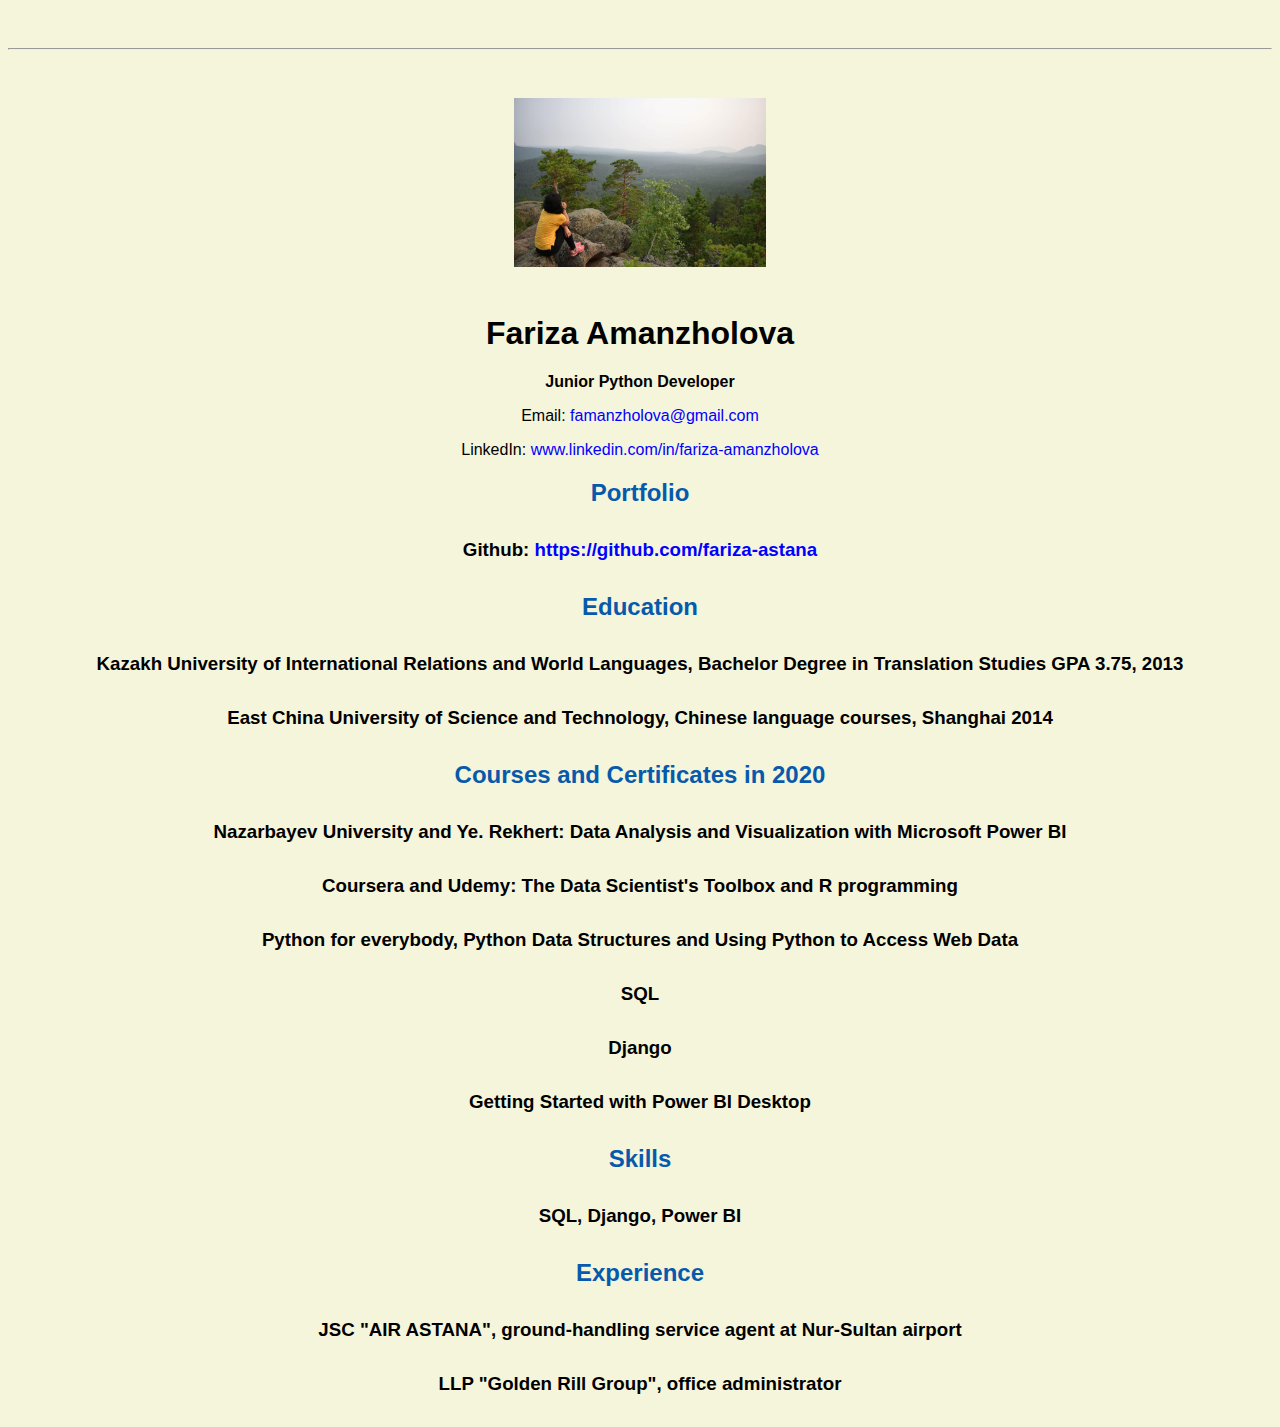
==== resume.html @ 8115754a "Add files via upload" ====
<html lang="en">

<header>
<title>Fariza Amanzholova's Resume</title>
  <link rel="stylesheet" href="master.css">
  <link rel="FaviconIcon" href="favicon.ico" type="image/x-icon">
  <link rel="shortcut" href="favicon.ico" type="image/x-icon">
  <meta name="viewport" content="width=device-width, initial-scale=1, shrink-to-fit=no">
  <meta name="name" content="Fariza Amanzholova's Portal">
  <meta name="robots" content="noindex, nofollow">
</header>

<body>
<hr>

<img src="Image.jpg" alt="Fariza Amanzholova's Image" width="20%">

<h1> Fariza Amanzholova</h1>
<h4> Junior Python Developer</h4>

<p> Email: <a href="mailto:famanzholova@gmail.com" target="_blank">famanzholova@gmail.com</a></p>
<p>LinkedIn: <a href="https://www.linkedin.com/in/fariza-amanzholova-9a8a63117/">www.linkedin.com/in/fariza-amanzholova</a></p>

<h2>Portfolio</h2>
  <h3>Github: <a href="https://github.com/fariza-astana" target="_blank">https://github.com/fariza-astana</a></h3>
  
<h2>Education</h2>
  <h3>Kazakh University of International Relations and World Languages, Bachelor Degree in Translation Studies GPA 3.75, 2013</h3>
  <h3>East China University of Science and Technology, Chinese language courses, Shanghai 2014</h3>

<h2>Courses and Certificates in 2020</h2>
  <h3>Nazarbayev University and Ye. Rekhert: Data Analysis and Visualization with Microsoft Power BI</h3>
  <h3>Coursera and Udemy: The Data Scientist's Toolbox and R programming</h3>
  <h3>Python for everybody, Python Data Structures and Using Python to Access Web Data</h3>
  <h3>SQL</h3>
  <h3>Django<h3>
  <h3>Getting Started with Power BI Desktop</h3>
<h2>Skills</h2>
  <h3>SQL, Django, Power BI</h3>
<h2>Experience</h2>
  <h3>JSC "AIR ASTANA", ground-handling service agent at Nur-Sultan airport</h3>
  <h3>LLP "Golden Rill Group", office administrator</h3>
---- master.css ----
/*Cascading stylesheet for the website*/
/* Text inside these asterisks and slashes are comments for human*/ 

a {
	color: blue; /*set the text color to blue here*/
	text-decoration: none; /*This means we do not want hyperlinks to be underlined*/
}
a:hover {
	color: red; /* set the text color to red here*/
	text-decoration: none; /*This means we do not want hyperlinks to be underlined*/
}
body {
	background-color: beige; /* set the background color here*/
	color: black; /* set the text color to black here*/
	font-family: Arial, Helvetica, sans-serif; /* set the font here*/
	text-align: center; /* set the text alignment here*/
}
footer {
	margin-top: 2rem;
	margin-bottom: 2 rem;
}
h1 {
	margin-bottom: 0,5rem;
	margin-top: 3rem;
}
h2 {
	color: #075AAB; /* set the text color of to#075AAB here*/
	/* set both the bottom margin and top margin to 2,5rem here*/
	margin-bottom: 2,5rem;
	margin-top: 2,5rem;
}

h3 {
	margin-bottom: 2rem;
	margin-top: 2rem;
}
h4 {
	margin-bottom: 1rem;
	margin-top: 0,5rem;
}
h5 {
	margin-top: 0,5rem;
	margin-bottom: 1rem;
}
h6 {
	margin-top: 0,5rem;
	margin-bottom: 1rem;
}
hr {
	margin-bottom: 3rem;
	margin-top: 3rem;
}
/* this controls how the bullet points in the resume page looks*/
ul {
	display: table;
	margin: 0 auto;
	text-align: left;
}
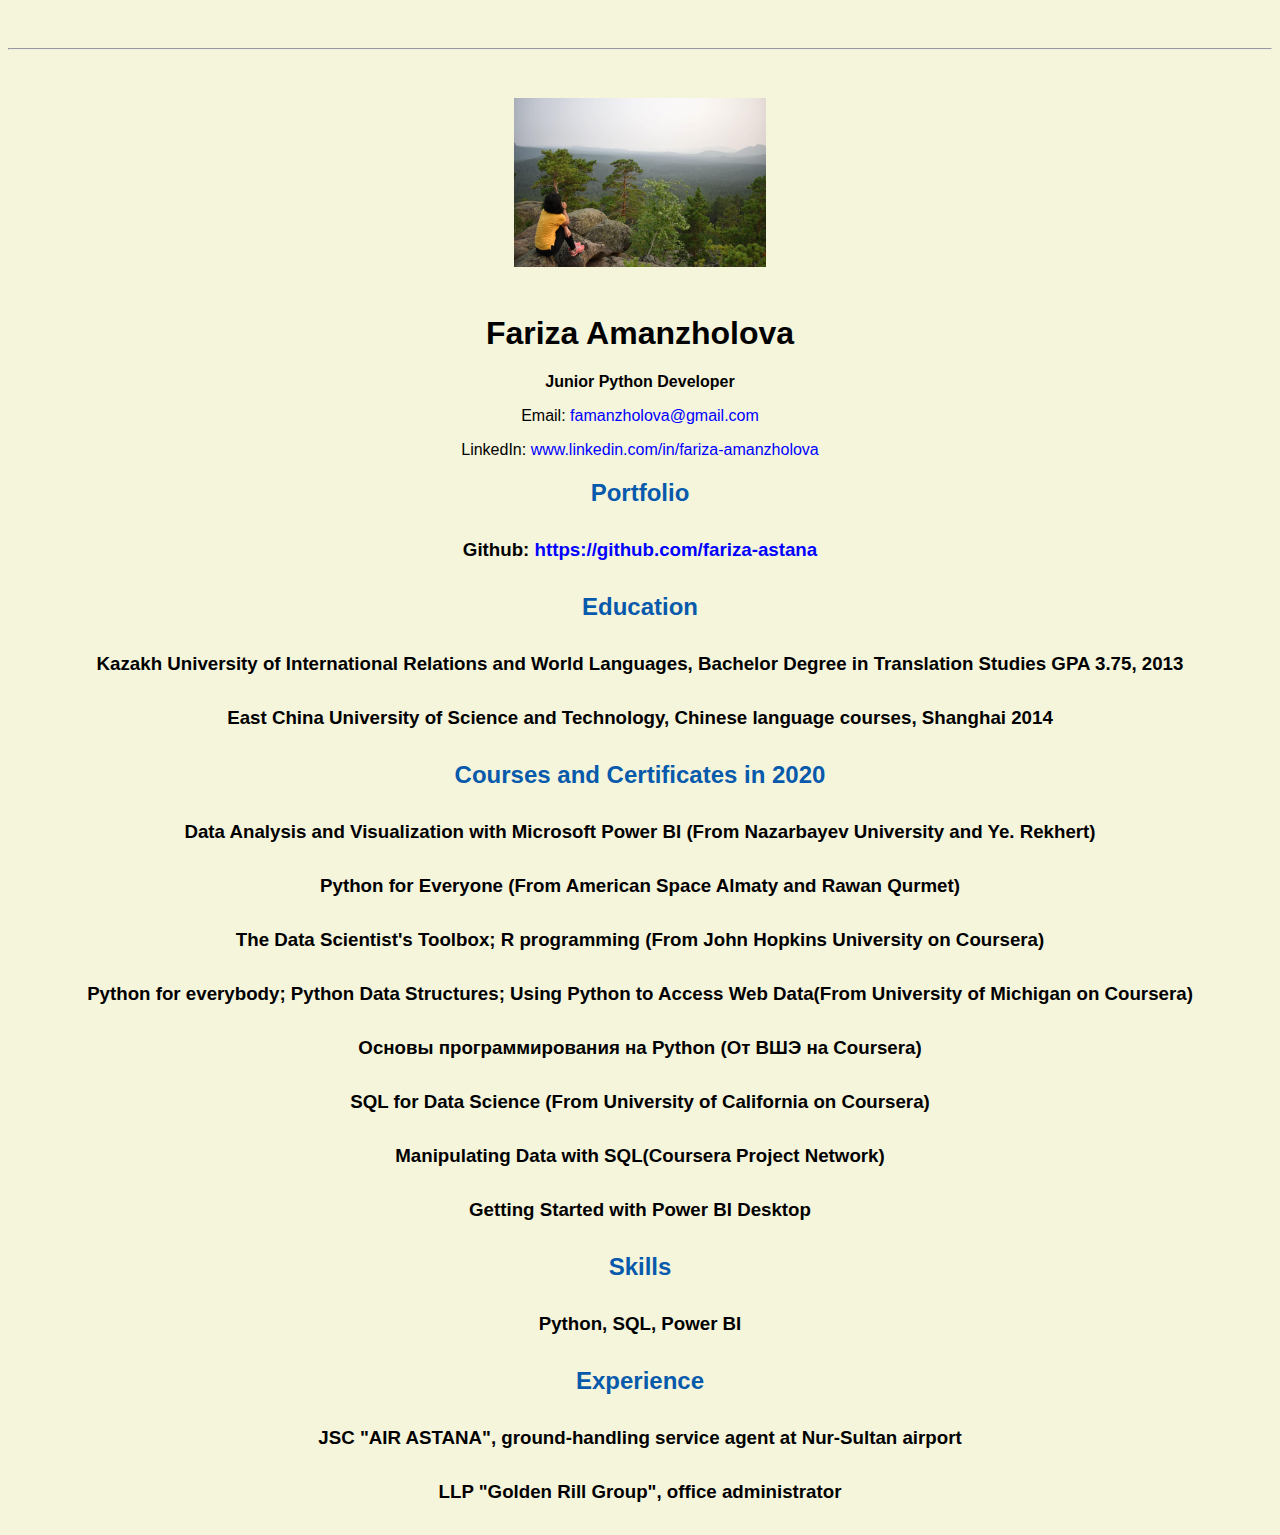
==== commit 294e67fe: "Update resume.html" ====
--- a/resume.html
+++ b/resume.html
@@ -29,15 +29,17 @@
   <h3>East China University of Science and Technology, Chinese language courses, Shanghai 2014</h3>
 
 <h2>Courses and Certificates in 2020</h2>
-  <h3>Nazarbayev University and Ye. Rekhert: Data Analysis and Visualization with Microsoft Power BI</h3>
-  <h3>Coursera and Udemy: The Data Scientist's Toolbox and R programming</h3>
-  <h3>Python for everybody, Python Data Structures and Using Python to Access Web Data</h3>
-  <h3>SQL</h3>
-  <h3>Django<h3>
+  <h3>Data Analysis and Visualization with Microsoft Power BI (From Nazarbayev University and Ye. Rekhert) </h3>
+  <h3>Python for Everyone (From American Space Almaty and Rawan Qurmet)</h3>
+  <h3>The Data Scientist's Toolbox; R programming (From John Hopkins University on Coursera)</h3>
+  <h3>Python for everybody; Python Data Structures; Using Python to Access Web Data(From University of Michigan on Coursera)</h3>
+  <h3>Основы программирования на Python (От ВШЭ на Coursera)</h3>
+  <h3>SQL for Data Science (From University of California on Coursera)</h3>
+  <h3>Manipulating Data with SQL(Coursera Project Network)</h3>
   <h3>Getting Started with Power BI Desktop</h3>
 <h2>Skills</h2>
-  <h3>SQL, Django, Power BI</h3>
+  <h3>Python, SQL, Power BI</h3>
 <h2>Experience</h2>
   <h3>JSC "AIR ASTANA", ground-handling service agent at Nur-Sultan airport</h3>
   <h3>LLP "Golden Rill Group", office administrator</h3>
-   +   
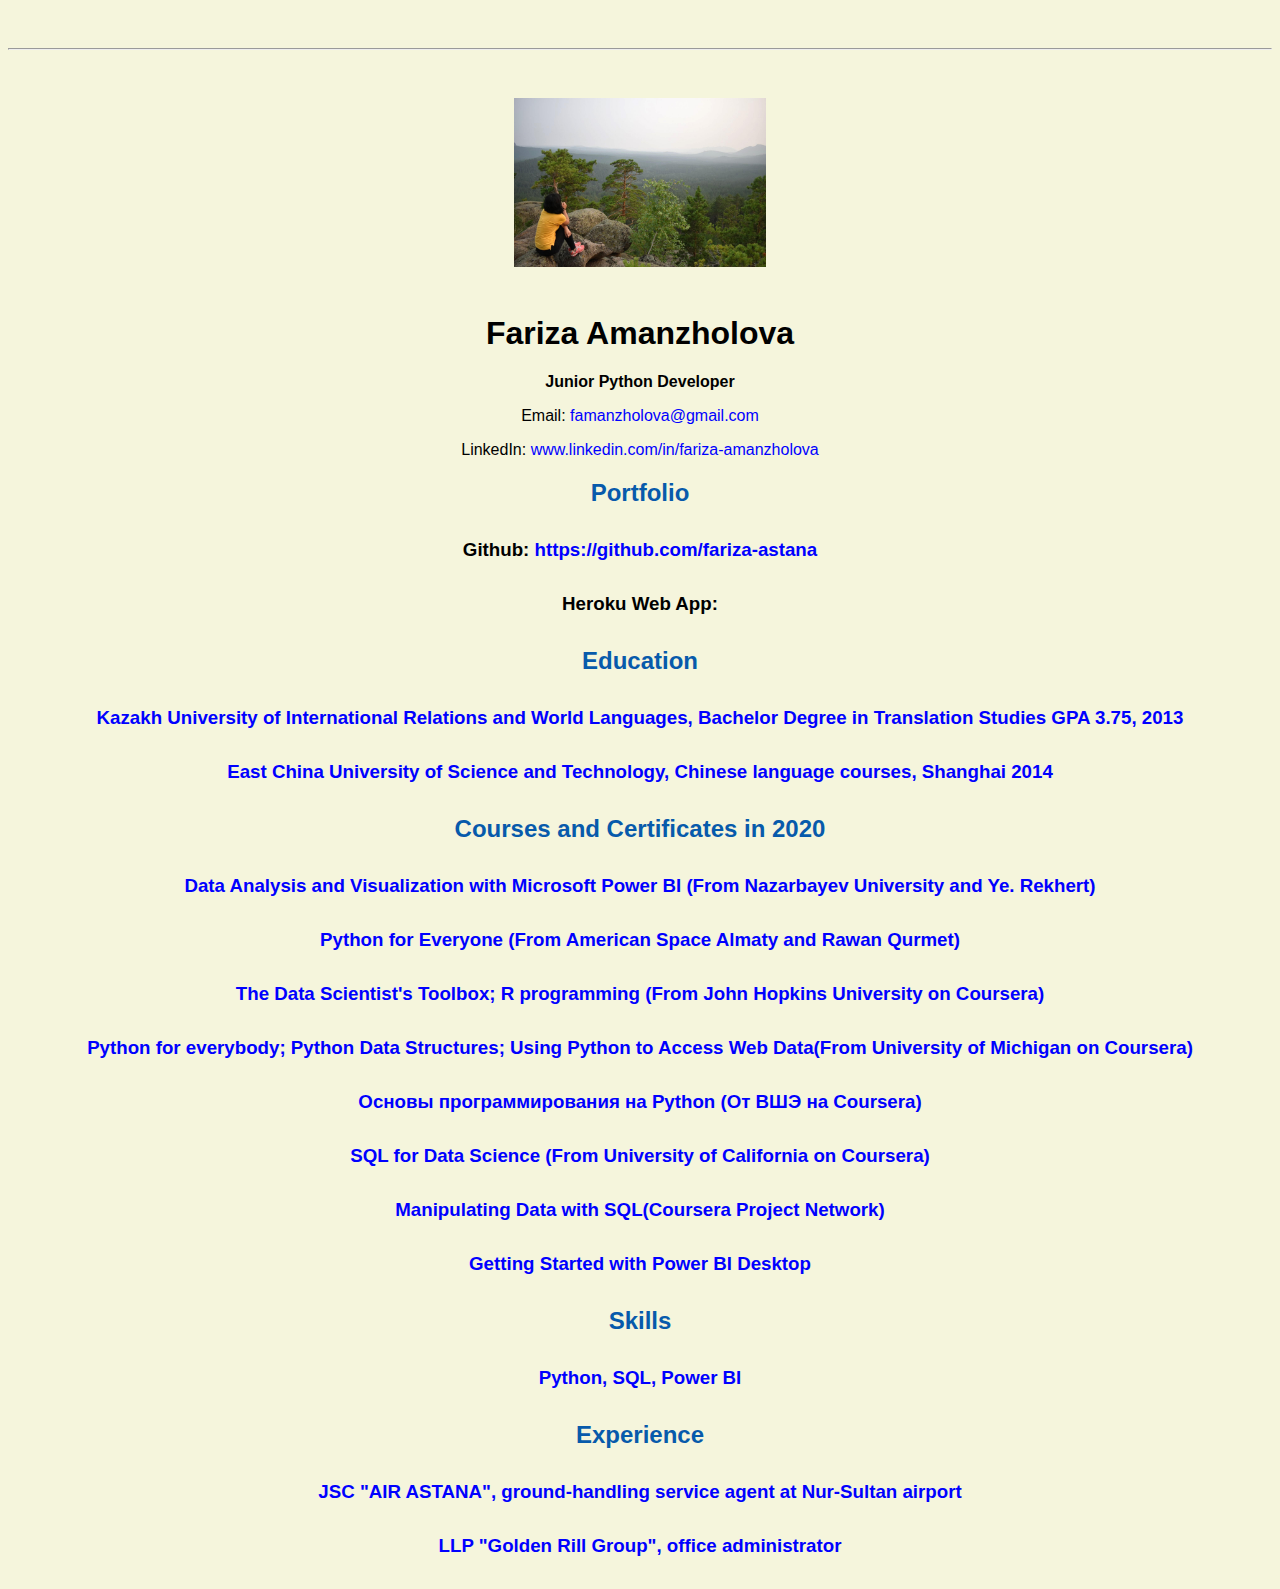
==== commit f7a36d28: "Update resume.html" ====
--- a/resume.html
+++ b/resume.html
@@ -23,6 +23,8 @@
 
 <h2>Portfolio</h2>
   <h3>Github: <a href="https://github.com/fariza-astana" target="_blank">https://github.com/fariza-astana</a></h3>
+  <h3>Heroku Web App: <a href="https://space-advice.herokuapp.com/give-advice/Fariza" target="_blank"https://space-advice.herokuapp.com/give-advice/Fariza</a></h3>
+
   
 <h2>Education</h2>
   <h3>Kazakh University of International Relations and World Languages, Bachelor Degree in Translation Studies GPA 3.75, 2013</h3>
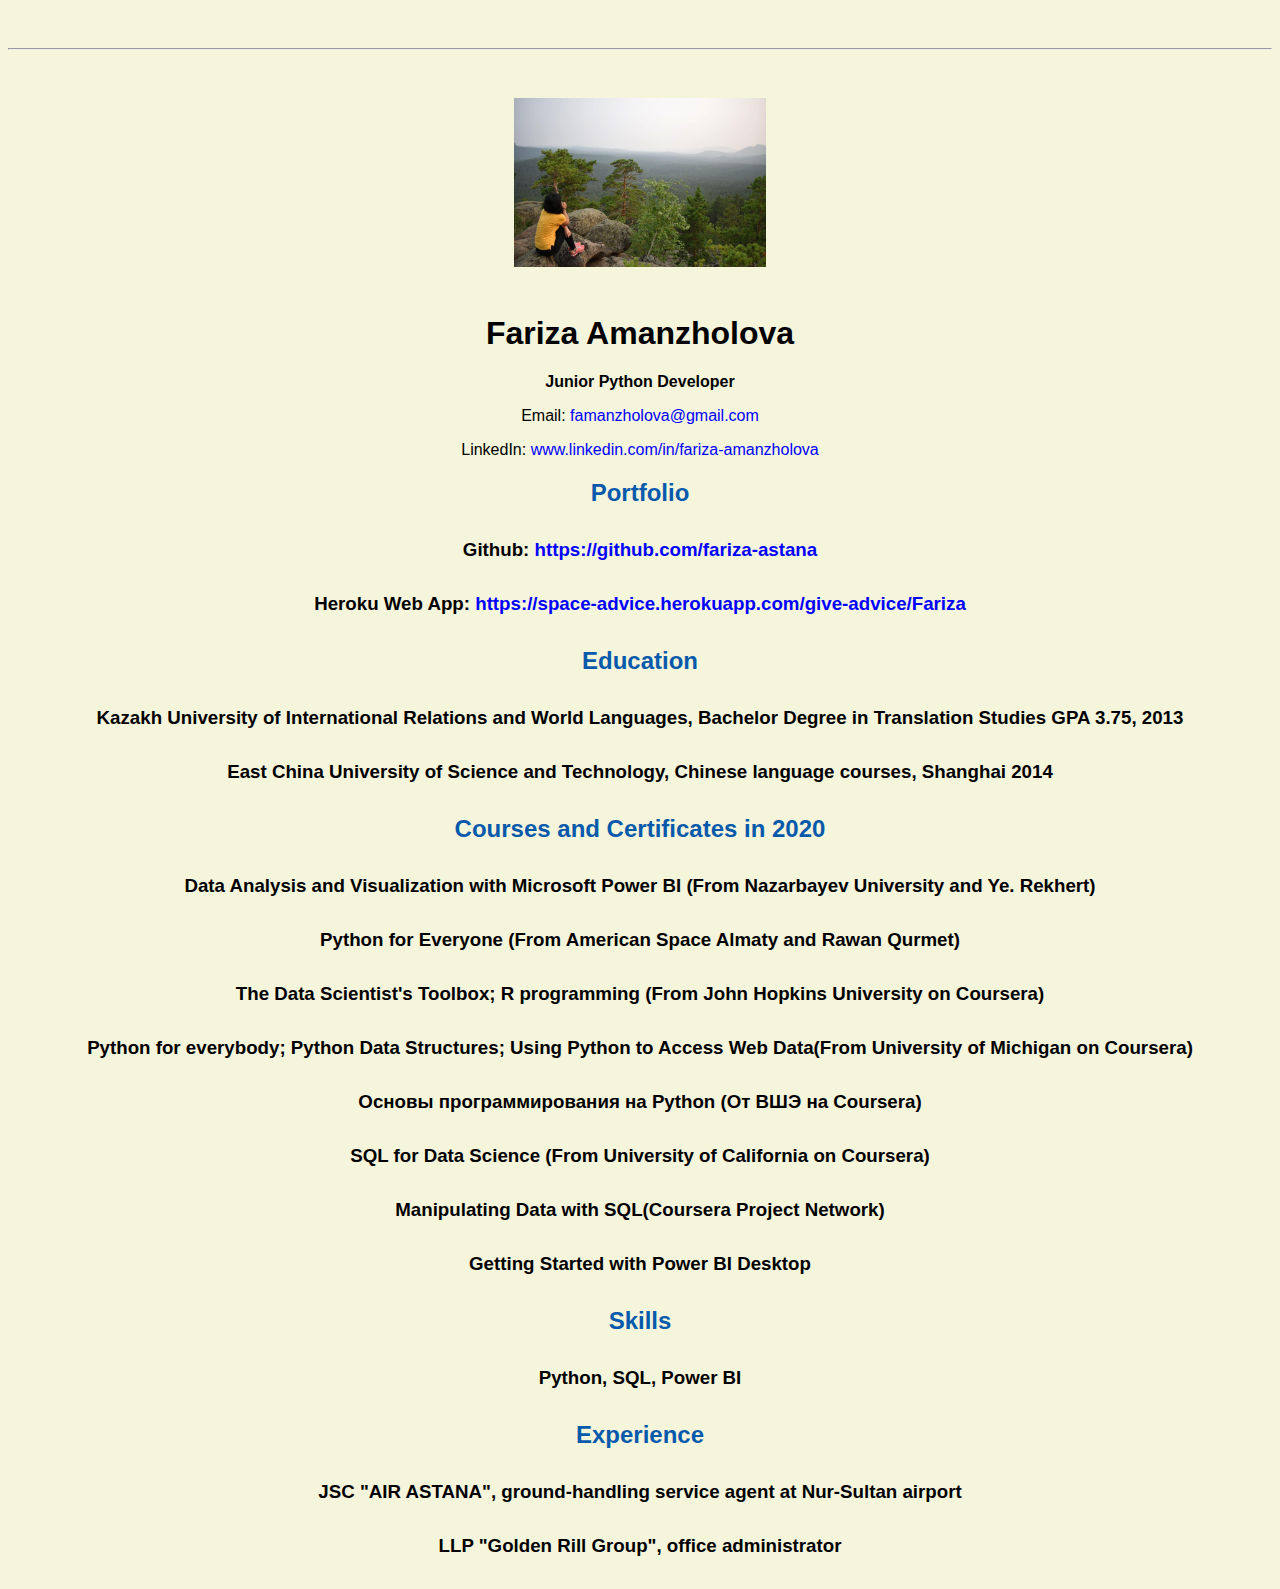
==== commit e427871b: "Update resume.html" ====
--- a/resume.html
+++ b/resume.html
@@ -23,7 +23,7 @@
 
 <h2>Portfolio</h2>
   <h3>Github: <a href="https://github.com/fariza-astana" target="_blank">https://github.com/fariza-astana</a></h3>
-  <h3>Heroku Web App: <a href="https://space-advice.herokuapp.com/give-advice/Fariza" target="_blank"https://space-advice.herokuapp.com/give-advice/Fariza</a></h3>
+  <h3>Heroku Web App: <a href="https://space-advice.herokuapp.com/give-advice/Fariza" target="_blank">https://space-advice.herokuapp.com/give-advice/Fariza</a></h3>
 
   
 <h2>Education</h2>
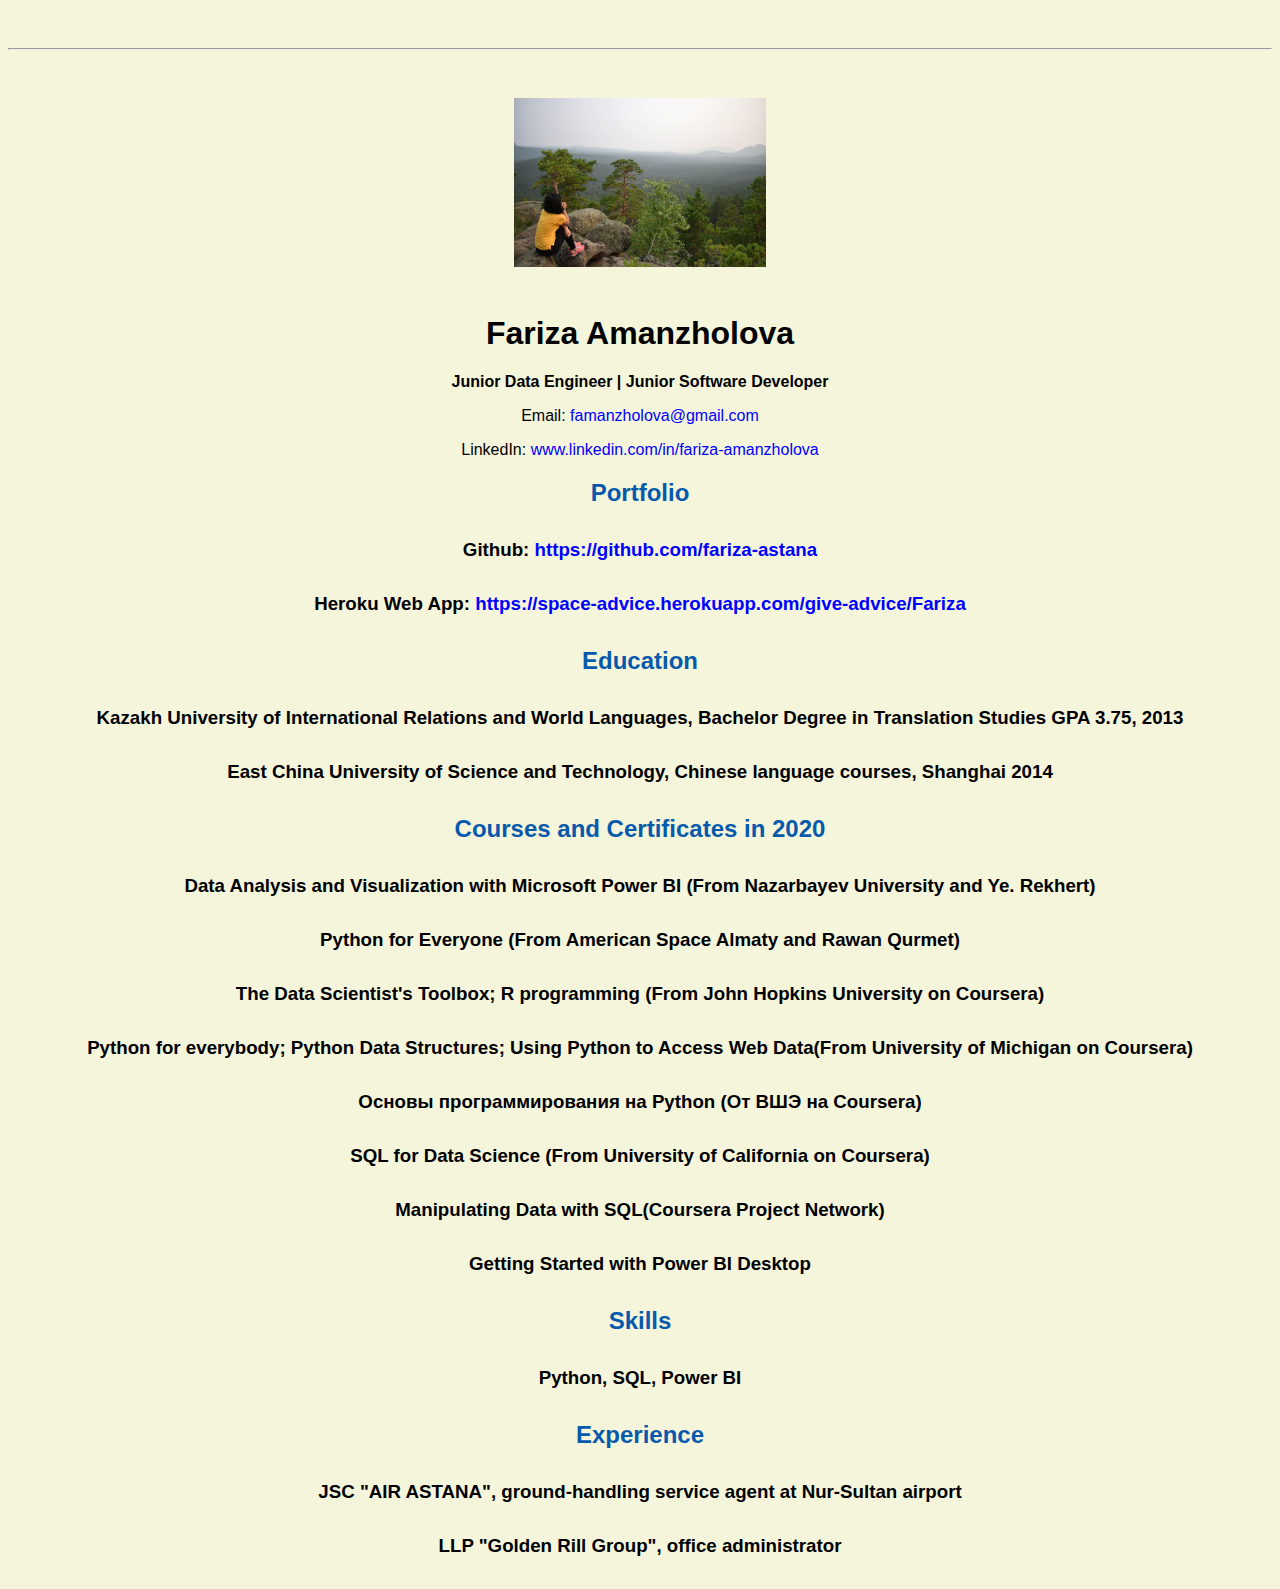
==== commit 57e511bb: "Update resume.html" ====
--- a/resume.html
+++ b/resume.html
@@ -16,7 +16,7 @@
 <img src="Image.jpg" alt="Fariza Amanzholova's Image" width="20%">
 
 <h1> Fariza Amanzholova</h1>
-<h4> Junior Python Developer</h4>
+<h4> Junior Data Engineer | Junior Software Developer</h4>
 
 <p> Email: <a href="mailto:famanzholova@gmail.com" target="_blank">famanzholova@gmail.com</a></p>
 <p>LinkedIn: <a href="https://www.linkedin.com/in/fariza-amanzholova-9a8a63117/">www.linkedin.com/in/fariza-amanzholova</a></p>
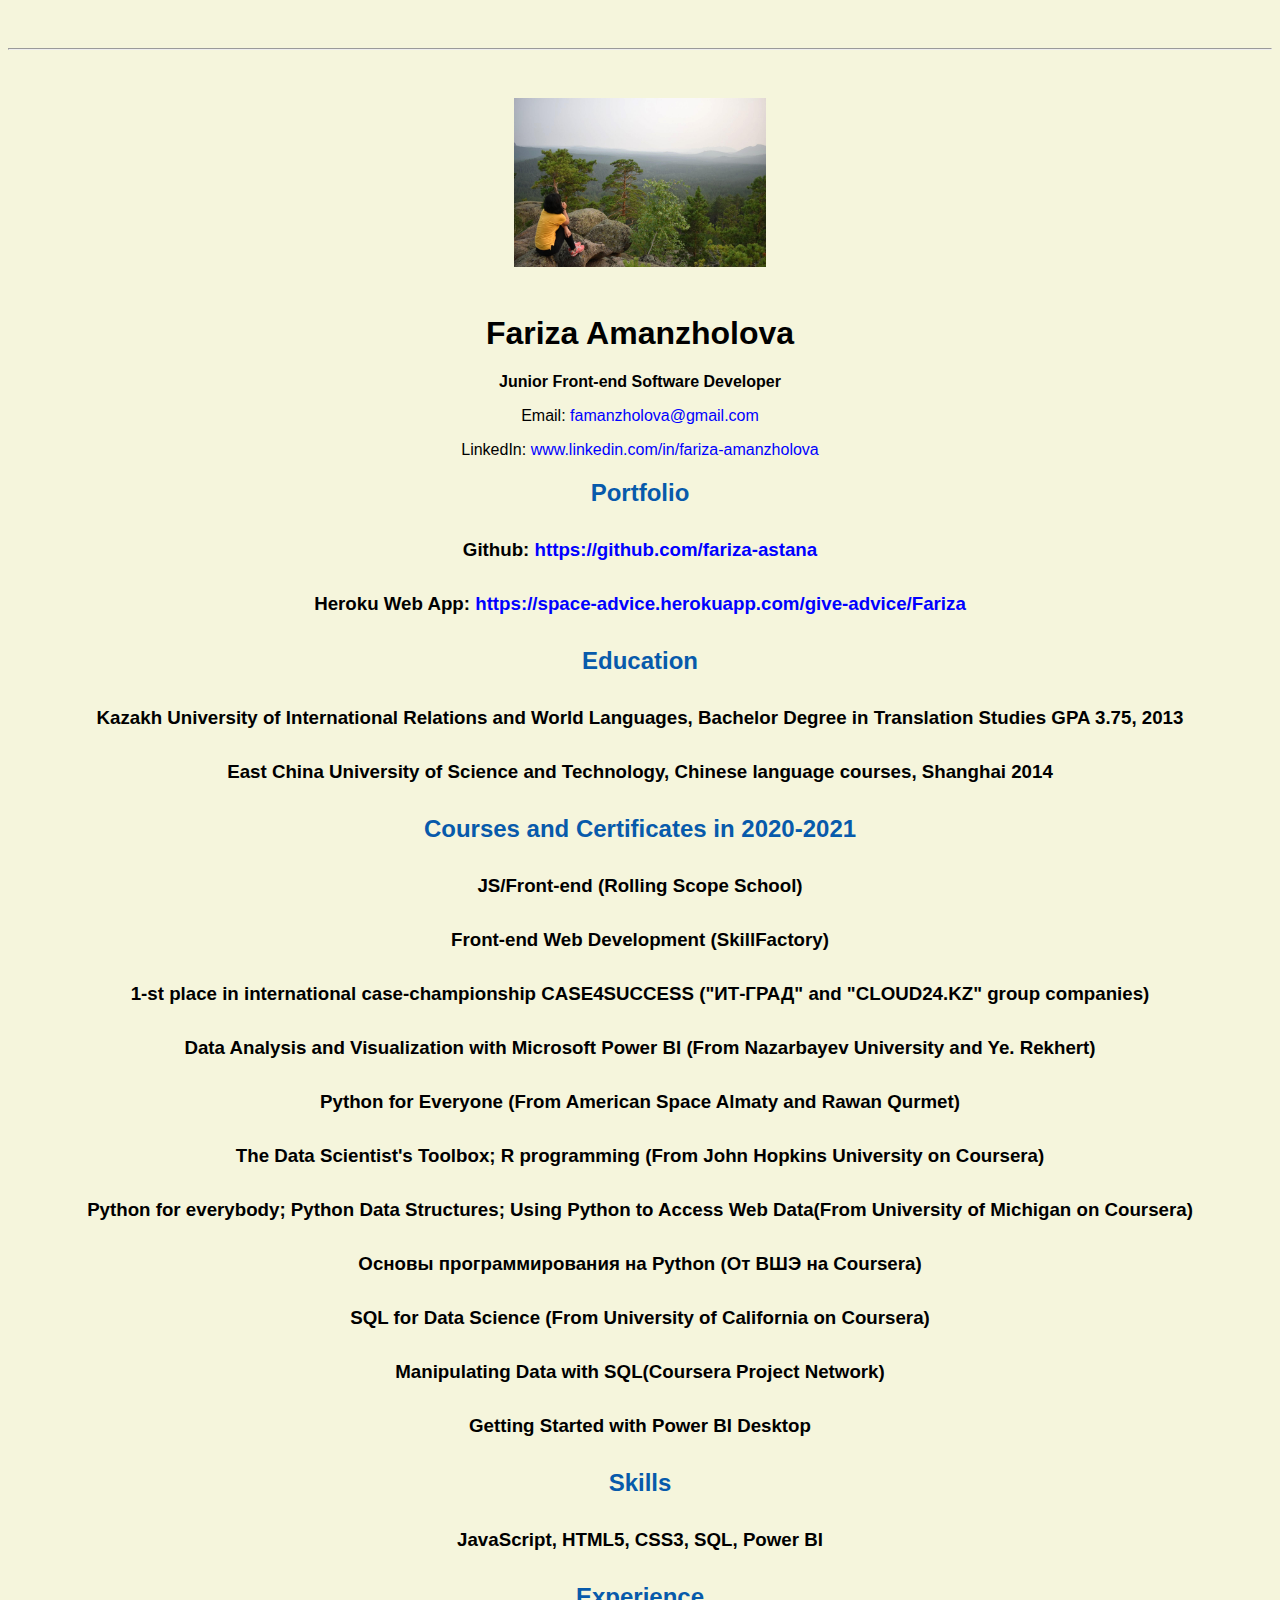
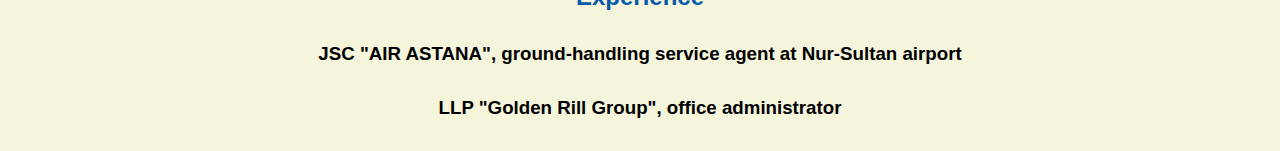
==== commit e8dd4a95: "refactor: rename tags" ====
--- a/resume.html
+++ b/resume.html
@@ -16,7 +16,7 @@
 <img src="Image.jpg" alt="Fariza Amanzholova's Image" width="20%">
 
 <h1> Fariza Amanzholova</h1>
-<h4> Junior Data Engineer | Junior Software Developer</h4>
+<h4> Junior Front-end Software Developer</h4>
 
 <p> Email: <a href="mailto:famanzholova@gmail.com" target="_blank">famanzholova@gmail.com</a></p>
 <p>LinkedIn: <a href="https://www.linkedin.com/in/fariza-amanzholova-9a8a63117/">www.linkedin.com/in/fariza-amanzholova</a></p>
@@ -30,7 +30,10 @@
   <h3>Kazakh University of International Relations and World Languages, Bachelor Degree in Translation Studies GPA 3.75, 2013</h3>
   <h3>East China University of Science and Technology, Chinese language courses, Shanghai 2014</h3>
 
-<h2>Courses and Certificates in 2020</h2>
+<h2>Courses and Certificates in 2020-2021</h2>
+  <h3>JS/Front-end (Rolling Scope School)</h3>
+  <h3>Front-end Web Development (SkillFactory)</h3>
+  <h3>1-st place in international case-championship CASE4SUCCESS ("ИТ-ГРАД"  and "CLOUD24.KZ" group companies) </h3>
   <h3>Data Analysis and Visualization with Microsoft Power BI (From Nazarbayev University and Ye. Rekhert) </h3>
   <h3>Python for Everyone (From American Space Almaty and Rawan Qurmet)</h3>
   <h3>The Data Scientist's Toolbox; R programming (From John Hopkins University on Coursera)</h3>
@@ -40,7 +43,7 @@
   <h3>Manipulating Data with SQL(Coursera Project Network)</h3>
   <h3>Getting Started with Power BI Desktop</h3>
 <h2>Skills</h2>
-  <h3>Python, SQL, Power BI</h3>
+  <h3>JavaScript, HTML5, CSS3, SQL, Power BI</h3>
 <h2>Experience</h2>
   <h3>JSC "AIR ASTANA", ground-handling service agent at Nur-Sultan airport</h3>
   <h3>LLP "Golden Rill Group", office administrator</h3>
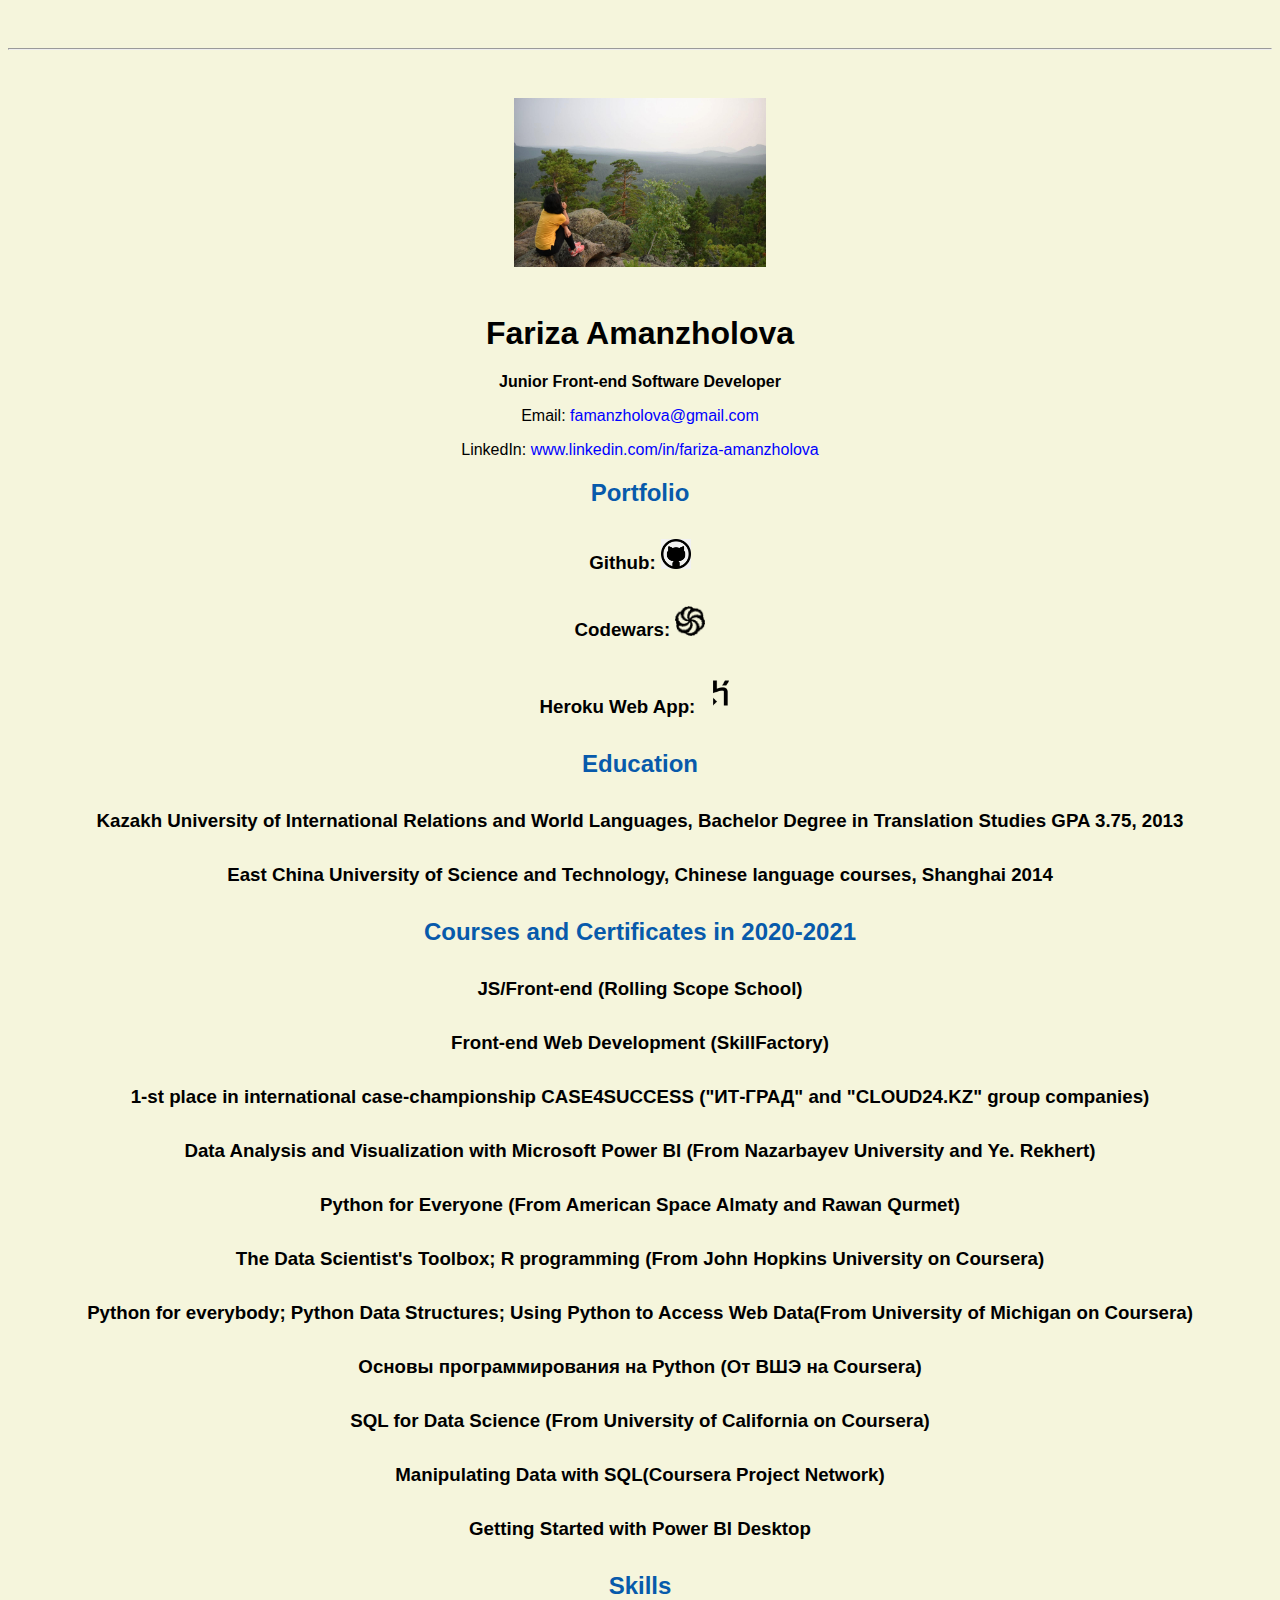
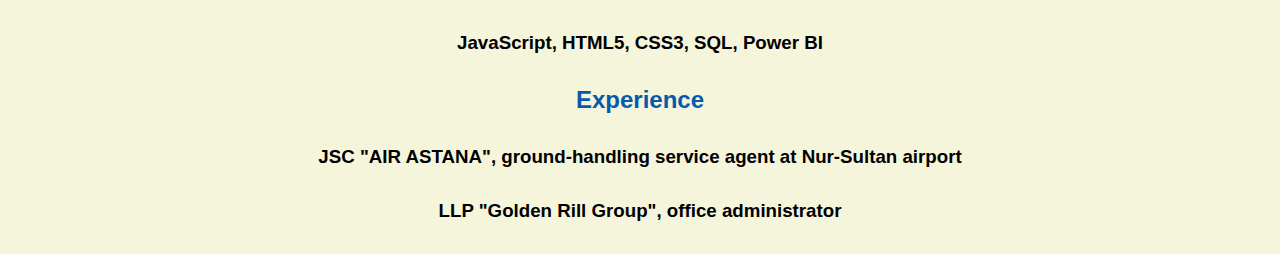
==== commit 27c75e68: "fix: add new icon" ====
--- a/resume.html
+++ b/resume.html
@@ -22,8 +22,10 @@
 <p>LinkedIn: <a href="https://www.linkedin.com/in/fariza-amanzholova-9a8a63117/">www.linkedin.com/in/fariza-amanzholova</a></p>
 
 <h2>Portfolio</h2>
-  <h3>Github: <a href="https://github.com/fariza-astana" target="_blank">https://github.com/fariza-astana</a></h3>
-  <h3>Heroku Web App: <a href="https://space-advice.herokuapp.com/give-advice/Fariza" target="_blank">https://space-advice.herokuapp.com/give-advice/Fariza</a></h3>
+  <h3>Github:   <a href="https://github.com/fariza-astana" target="_blank"><img class="img" src="github.png"> </a></h3>
+  <h3>Codewars:   <a href="https://www.codewars.com/users/fariza-astana" target="_blank"><img class="img" src="codewars-256.png"> </a></h3>
+
+  <h3>Heroku Web App: <a href="https://space-advice.herokuapp.com/give-advice/Fariza" target="_blank"><img class="img-heroku" src="heroku_black.png"> </a></h3>
 
   
 <h2>Education</h2>
--- a/master.css
+++ b/master.css
@@ -56,6 +56,22 @@
 	margin: 0 auto;
 	text-align: left;
 }
+.img {
+	width: 30px;
+	height: 30px;
+}
+.img:hover {
+	transform: scale(1.5);
+	transition: 0.5s;
+}
+.img-heroku {
+	width: 40px;
+	height: 40px;
+}
+.img-heroku:hover {
+	transform: scale(1.5);
+	transition: 0.5s;
+}
 	
 	
 	
